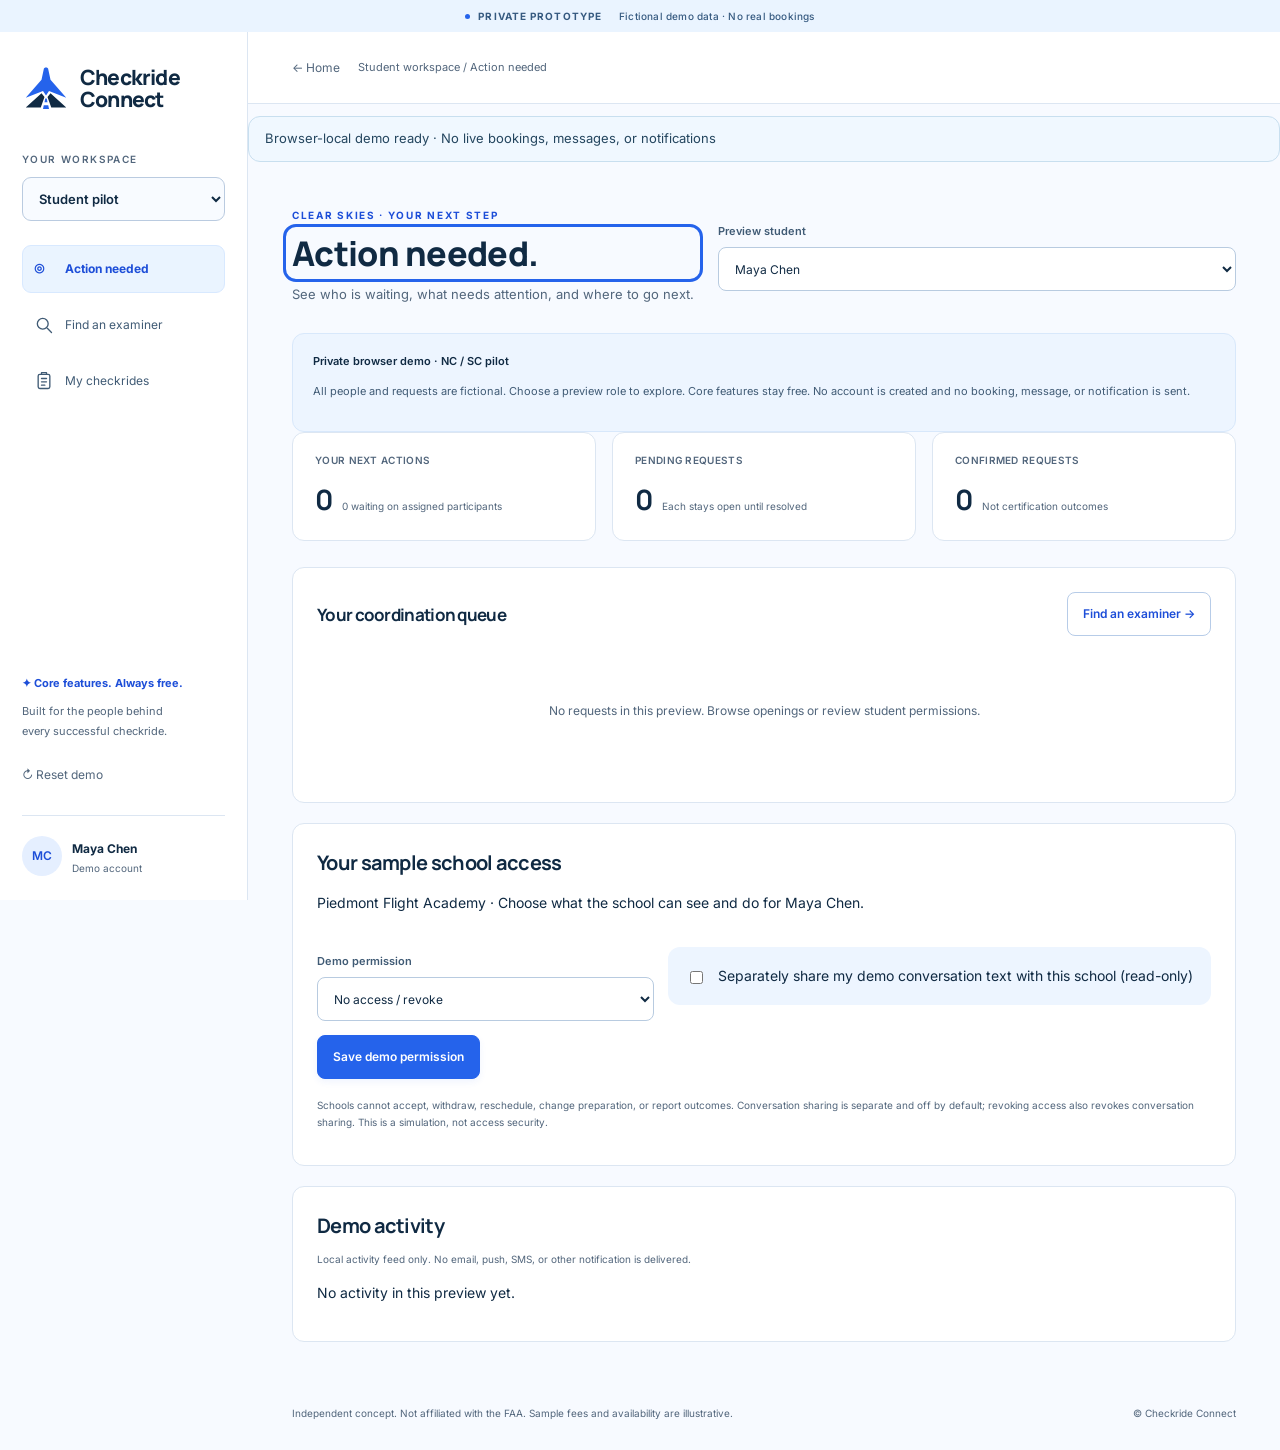
==== app.html @ 1f7563bb "Replace prototype with new modular Checkride Connect version Swaps the single-file app (app.js, data" ====
<!doctype html><html lang="en" data-theme="clear-skies"><head><meta charset="utf-8"><meta name="viewport" content="width=device-width,initial-scale=1"><meta name="theme-color" content="#2563eb"><title>Checkride Connect — Clear skies ahead</title><meta name="description" content="A private interactive prototype connecting students, examiners, and flight schools through transparent request-and-accept scheduling."><link rel="stylesheet" href="styles.css"></head><body><div class="demo-bar"><span class="demo-dot"></span> PRIVATE PROTOTYPE <span class="demo-detail">Fictional demo data · No real bookings</span></div><div class="shell"><aside class="sidebar"><a href="index.html" class="brand" aria-label="Checkride Connect home"><span class="brand-icon"><img src="brand-mark.svg" alt="" width="48" height="48"></span><span>Checkride<span class="brand-second">Connect</span></span></a><div class="role-label">YOUR WORKSPACE</div><label class="sr-only" for="role">Preview role</label><select id="role"><option value="student">Student pilot</option><option value="examiner">Examiner</option><option value="school">Flight school</option></select><nav id="nav" aria-label="Main navigation"></nav><div class="sidebar-bottom"><div class="free-mark">✦ Core features. Always free.</div><p>Built for the people behind<br>every successful checkride.</p><button class="text-button" id="reset">↻ Reset demo</button></div><div class="profile" id="profile"></div></aside><main><header class="topbar"><a class="text-button home-link" href="index.html">← Home</a><div class="breadcrumb" id="breadcrumb">Student workspace / Find an examiner</div></header><div id="app"></div><footer>Independent concept. Not affiliated with the FAA. Sample fees and availability are illustrative. <button class="text-button mobile-reset" id="reset-footer">↻ Reset demo</button><span>© Checkride Connect</span></footer></main></div><dialog id="modal" aria-labelledby="dialog-title"><div id="modal-body"></div></dialog><div id="toast" role="status" aria-live="polite"></div><script type="module" src="theme.mjs"></script><script type="module" src="app.mjs"></script></body></html>
---- styles.css ----
@import url('https://fonts.googleapis.com/css2?family=Inter:wght@400;500;600;700&family=Manrope:wght@400;500;600;700;800&display=swap');
:root{--navy:#102a43;--ink:#102a43;--muted:#52667c;--blue:#2563eb;--teal:var(--blue);--line:#dce6f2;--paper:#f7faff;--white:#fff;--sky:#eaf4ff;--success:#166534;--pending:#854d0e;--danger:#a12b35;--radius:12px}
*{box-sizing:border-box}body{margin:0;font-family:Inter,Arial,sans-serif;color:var(--ink);background:var(--paper);font-size:14px;line-height:1.5}button,input,select,textarea{font:inherit}button,a,select{-webkit-tap-highlight-color:transparent}button{cursor:pointer}button:disabled{cursor:not-allowed;opacity:.5}button,a,input,select,textarea{outline-offset:4px}button:focus-visible,a:focus-visible,input:focus-visible,select:focus-visible,textarea:focus-visible{outline:3px solid #1d4ed8;box-shadow:0 0 0 2px white}a{color:inherit;text-decoration:none}button{transition:background .15s,border-color .15s,box-shadow .15s}button:hover:not(:disabled){filter:brightness(.97)}
.demo-bar{min-height:32px;background:#eaf4ff;display:flex;gap:8px;align-items:center;justify-content:center;padding:5px 12px;font-size:10px;font-weight:700;letter-spacing:1.1px;color:#365a80}.demo-dot{height:5px;width:5px;background:var(--blue);border-radius:50%}.demo-detail{letter-spacing:.2px;font-weight:500;margin-left:9px}.shell{display:flex;min-height:calc(100vh - 32px)}.sidebar{width:248px;flex-shrink:0;background:white;border-right:1px solid var(--line);padding:32px 22px 24px;display:flex;flex-direction:column;position:sticky;top:0;height:calc(100vh - 32px)}.brand{display:flex;align-items:center;gap:10px;font-family:Manrope,Arial,sans-serif;font-weight:800;font-size:21px;line-height:1.05;letter-spacing:-.8px}.brand-second{display:block;color:var(--navy);font-size:21px;letter-spacing:-.8px}.brand-icon{width:48px;height:48px;flex-shrink:0;display:grid;place-items:center}.brand-icon img{width:100%;height:100%}.role-label{font-size:10px;letter-spacing:1.4px;color:var(--muted);margin:40px 0 10px;font-weight:600}select{border:1px solid #bacbe0;background:white;border-radius:9px;padding:12px;color:var(--ink);max-width:100%;min-height:44px}#role{width:100%;font-weight:600;font-size:13px;background:#f8fbff}nav{margin-top:24px;display:flex;flex-direction:column;gap:8px}.nav-item{background:transparent;border:1px solid transparent;padding:13px 11px;text-align:left;border-radius:9px;color:#405b75;display:flex;gap:11px;align-items:center;font-size:12px;min-height:46px}.nav-item.active{background:#eaf4ff;color:#1d4ed8;border-color:#d8e9ff;font-weight:700}.nav-icon{width:20px;height:20px;display:inline-flex;flex-shrink:0}.nav-icon svg{width:20px;height:20px}.sidebar-bottom{margin-top:auto;padding-top:36px}.free-mark{color:#1d4ed8;font-size:11px;font-weight:700}.sidebar-bottom p{font-size:11px;line-height:1.8;color:var(--muted)}.text-button{border:0;background:none;padding:10px 0;color:var(--muted);font-size:12px;min-height:44px}.profile{display:flex;gap:10px;border-top:1px solid var(--line);padding-top:20px;margin-top:18px;align-items:center}.avatar{background:#e5efff;flex-shrink:0;width:40px;height:40px;border-radius:50%;display:grid;place-items:center;font-weight:600;color:#1d4ed8;font-size:12px}.profile b{font-size:12px}.profile small{display:block;font-size:10px;color:var(--muted);margin-top:3px}main{min-width:0;flex:1}.topbar{height:72px;border-bottom:1px solid var(--line);display:flex;align-items:center;justify-content:space-between;padding:0 44px;background:#fff}.breadcrumb{font-size:11px;color:var(--muted)}.local-badge{font-size:10px;color:#365a80;display:flex;align-items:center;gap:7px;padding:7px 10px;background:#f0f7ff;border-radius:20px}.local-badge span{height:5px;width:5px;border-radius:50%;background:var(--blue)}#app{padding:34px 44px 28px;max-width:1480px;margin:auto}.eyebrow{font-size:10px;letter-spacing:1.7px;font-weight:700;color:#1d4ed8;margin:0 0 10px}h1,h2,h3{font-family:Manrope,Arial,sans-serif;letter-spacing:-.7px}h1{font-size:34px;margin:0 0 10px;line-height:1.2;font-weight:800}h2{font-size:20px;margin:0}h3{font-size:17px;margin:0}.subtitle{font-size:13px;color:var(--muted);line-height:1.8;margin:0;max-width:640px}.page-head{display:flex;align-items:center;justify-content:space-between;gap:24px;margin-bottom:26px}.workspace-select{flex:none;width:205px}
.hero{background:linear-gradient(115deg,#eaf4ff 0%,#f4f9ff 55%,#e5f2ff 100%);color:var(--navy);border:1px solid #d9eafb;border-radius:16px;padding:25px 28px;position:relative;overflow:hidden;display:flex;justify-content:space-between;align-items:center;margin-bottom:26px;min-height:164px}.hero>div:first-child{position:relative;z-index:1}.hero h2{font-size:23px;line-height:1.4;max-width:450px}.hero p{font-size:12px;color:#405b75;line-height:1.8;max-width:430px;margin:9px 0 0}.hero .eyebrow{color:#1d4ed8;font-size:9px;margin:0 0 9px}.sky-art{width:310px;align-self:stretch;position:relative;flex-shrink:0;margin:-10px -28px -25px 8px;opacity:.85}.sky-art svg{width:100%;height:100%;position:absolute;bottom:0;right:0}
.filters{background:#edf5ff;border:1px solid #dceaff;border-radius:12px;padding:18px 20px;display:flex;gap:16px;align-items:end;margin:24px 0}.field{display:flex;flex-direction:column;gap:8px;flex:1;min-width:0}.field label{font-size:11px;font-weight:600;color:#405b75}.field input,.field select,.field textarea{width:100%;min-height:44px;padding:11px 12px;border:1px solid #b8cbe0;border-radius:8px;background:#fff;color:var(--ink);font-size:12px}.field textarea{resize:vertical;min-height:90px}.filter-button{min-height:44px;border:1px solid var(--blue);border-radius:8px;padding:0 21px;background:var(--blue);color:white;font-weight:600;font-size:12px;white-space:nowrap;box-shadow:0 3px 7px #2563eb18}.section-row{display:flex;justify-content:space-between;align-items:center;margin:26px 0 15px;gap:12px}.section-row h2{font-size:15px;letter-spacing:-.2px}.section-row small{color:var(--muted);font-size:10px}.cards{display:flex;flex-direction:column;gap:13px}.examiner-card{background:white;border:1px solid var(--line);border-radius:12px;display:grid;grid-template-columns:minmax(210px,1.25fr) minmax(160px,1fr) 160px;gap:20px;padding:23px;align-items:center;box-shadow:0 2px 5px #102a4303}.examiner-card:hover{border-color:#b8d2f7;box-shadow:0 4px 16px #2563eb07}.card-identity{display:flex;gap:14px;align-items:start}.portrait{height:48px;width:48px;border-radius:50%;background:#e2edff;display:grid;place-items:center;color:#1d4ed8;font-size:16px;font-weight:500;flex-shrink:0}.portrait.james{background:#eaf4ff;color:#175c95}.portrait.riley{background:#edf0ff;color:#4055a8}.name-row{display:flex;flex-wrap:wrap;align-items:center;gap:8px}.name-row h3{font-size:16px;letter-spacing:-.3px}.demo-chip{display:inline-block;font-size:9px;font-weight:600;background:#eaf4ff;color:#1d4ed8;padding:2px 6px;border-radius:4px}.location{font-size:10px;color:var(--muted);line-height:1.7}.card-identity .location{margin:5px 0}.quote{font-size:11px;color:var(--muted);line-height:1.65;margin:6px 0 0;max-width:230px}.tags{display:flex;gap:6px;flex-wrap:wrap;margin-bottom:13px}.tag{background:#f4f7fc;border:1px solid #e5ecf5;padding:4px 7px;font-size:9px;color:#405b75;border-radius:5px;font-weight:500}.airport-line{display:flex;gap:8px;flex-wrap:wrap;align-items:center}.meta-label{color:var(--muted);font-size:10px}.airport-line b{font-size:11px;font-weight:600}.card-booking{border-left:1px solid #edf2f8;padding-left:20px;display:flex;flex-direction:column;align-items:start}.fee{font-family:Manrope,Arial,sans-serif;font-size:23px;font-weight:800;line-height:1.25}.fee small{display:block;font-family:Inter,Arial,sans-serif;font-size:10px;color:var(--muted);font-weight:400;margin-top:4px}.availability{color:#166534;font-size:10px;line-height:1.6;margin:10px 0}.availability span{display:block;font-size:10px;color:var(--muted)}.btn{border:1px solid #b7cce8;background:white;color:#1d4ed8;border-radius:8px;padding:11px 15px;font-size:12px;font-weight:600;display:inline-flex;align-items:center;justify-content:center;gap:8px;min-height:44px}.btn.primary,.btn.dark{background:var(--blue);border-color:var(--blue);color:white;box-shadow:0 3px 7px #2563eb12}.btn.danger{color:var(--danger);border-color:#e7c9ce}.btn.small{padding:9px 12px;font-size:11px;min-height:40px}.card-booking .btn{width:100%;font-size:11px;white-space:nowrap;padding:10px 11px}.callout{display:flex;gap:12px;padding:18px 20px;border:1px solid #d8e8fb;background:#edf5ff;border-radius:12px;margin-top:24px;font-size:11px;color:#405b75;line-height:1.8}.callout b{display:block;color:var(--navy);margin-bottom:4px;font-weight:600}.callout .symbol{font-size:20px;color:#1d4ed8}footer{font-size:10px;color:var(--muted);padding:14px 44px 28px;line-height:1.8;max-width:1480px;margin:auto}footer span{float:right;margin-left:12px}.mobile-reset{display:none}
.stats{display:grid;grid-template-columns:repeat(3,1fr);gap:16px;margin-bottom:26px}.stat{background:white;border:1px solid var(--line);padding:20px 22px;border-radius:12px}.stat label{display:block;font-size:10px;color:var(--muted);margin-bottom:10px;font-weight:600;letter-spacing:.3px}.stat b{font-family:Manrope,Arial,sans-serif;font-size:28px;letter-spacing:-1px}.stat small{font-size:10px;color:var(--muted);margin-left:10px}.panel{background:white;border:1px solid var(--line);padding:24px;border-radius:12px;margin-bottom:20px}.panel-head{display:flex;align-items:center;justify-content:space-between;gap:16px;margin-bottom:20px}.panel-head h2{font-size:17px}.request{border-top:1px solid var(--line);padding:22px 0;display:flex;align-items:start;gap:16px}.request:first-of-type{border-top:0}.date-tile{width:55px;flex-shrink:0;background:#eaf4ff;border-radius:9px;padding:10px 8px;text-align:center;color:#1d4ed8}.date-tile b{display:block;font-family:Manrope,Arial,sans-serif;font-size:23px}.date-tile span{font-size:9px;letter-spacing:1px}.request-body{flex:1;min-width:0}.request-body h3{font-size:14px;letter-spacing:-.2px}.request-body p{font-size:12px;color:var(--muted);line-height:1.8;margin:7px 0 10px}.actions{display:flex;gap:8px;flex-wrap:wrap;margin-top:14px}.status{padding:6px 10px;border-radius:6px;font-size:10px;white-space:nowrap;display:inline-flex;align-items:center;gap:5px;background:#fff5da;color:var(--pending);font-weight:500}.status:before{content:'◷';font-size:13px;line-height:1}.status.accepted{background:#eaf8ef;color:#166534}.status.accepted:before{content:'✓'}.status.declined{background:#fff0f0;color:#a12b35}.status.declined:before{content:'×'}.status.cancelled{background:#edf2f8;color:#52667c}.status.cancelled:before{content:'−'}.empty{text-align:center;padding:44px 20px;color:var(--muted);font-size:12px;line-height:1.8}.empty strong{display:block;color:var(--ink);font-size:18px}.empty .empty-icon{font-size:34px;color:#2563eb;display:block;margin-bottom:12px}.grid-two{display:grid;grid-template-columns:1fr 1fr;gap:20px}.slot-row{display:flex;align-items:center;justify-content:space-between;gap:12px;padding:15px 0;border-top:1px solid var(--line);font-size:12px}.slot-row:first-child{border-top:0}.slot-row strong{display:block;margin-bottom:5px}.slot-row small{color:var(--muted)}.form-grid{display:grid;grid-template-columns:1fr 1fr;gap:18px}.form-actions{display:flex;justify-content:flex-end;gap:9px;margin-top:24px}.student-row{display:flex;gap:14px;align-items:center;border-top:1px solid var(--line);padding:20px 0}.student-row .student-info{flex:1}.student-info b{font-size:13px}.student-info small{display:block;color:var(--muted);font-size:11px;margin-top:5px}.progress-track{height:5px;background:#eaf0f8;border-radius:3px;overflow:hidden;max-width:250px;margin-top:10px}.progress-track span{height:100%;display:block;background:var(--blue)}.checklist{list-style:none;padding:0;margin:15px 0}.checklist li{padding:16px 0;border-bottom:1px solid var(--line)}.checklist label{display:flex;gap:12px;font-size:13px;line-height:1.7;align-items:start;cursor:pointer;min-height:30px}.checklist input{accent-color:var(--blue);width:19px;height:19px;flex-shrink:0;margin-top:2px}.checklist .done{text-decoration:line-through;color:var(--muted)}.notice{font-size:12px;background:#fff8e9;border:1px solid #f0e3c5;border-radius:8px;padding:14px 16px;line-height:1.8;color:#745421;margin:18px 0}.error{font-size:12px;color:#a12b35;margin-top:13px;line-height:1.7}dialog{border:1px solid #dce6f2;border-radius:16px;padding:0;width:min(620px,calc(100vw - 28px));max-height:90vh;max-height:90dvh;box-shadow:0 25px 80px #102a4330;color:var(--ink)}dialog::backdrop{background:#102a4366;backdrop-filter:blur(3px)}#modal-body{padding:28px}.dialog-head{display:flex;justify-content:space-between;align-items:start;gap:20px;margin-bottom:8px}.dialog-head h2{font-size:24px}.close{border:0;background:#edf5ff;border-radius:50%;font-size:24px;width:40px;height:40px;flex-shrink:0;color:#365a80}.dialog-subtitle{color:var(--muted);font-size:13px;line-height:1.8;margin-bottom:24px}.dialog-meta{display:flex;gap:26px;padding:18px;background:#edf5ff;border-radius:10px;margin:20px 0;font-size:11px}.dialog-meta b{display:block;font-size:18px;margin-top:5px}.slot-option{display:flex;align-items:center;gap:11px;border:1px solid #b8cbe0;padding:14px;border-radius:9px;margin-bottom:9px;font-size:12px;cursor:pointer;min-height:48px}.slot-option input{accent-color:var(--blue);width:17px;height:17px}.slot-option small{color:var(--muted);margin-left:auto}.slot-option:has(input:checked){border-color:var(--blue);background:#edf5ff;box-shadow:0 0 0 1px var(--blue)}.dialog-section{margin:22px 0 12px;font-size:12px;font-weight:600}.check-edit{display:flex;gap:9px;align-items:center;margin-bottom:10px}.check-edit input{flex:1;min-width:0;border:1px solid #b8cbe0;padding:12px;border-radius:8px;font-size:12px;min-height:44px}.check-edit button{border:0;background:#fff0f0;color:#a12b35;border-radius:7px;width:40px;height:40px;font-size:21px}#toast{position:fixed;bottom:24px;left:50%;transform:translate(-50%,15px);background:var(--navy);color:white;padding:14px 20px;border-radius:10px;font-size:12px;box-shadow:0 5px 30px #102a4320;opacity:0;pointer-events:none;transition:.2s;z-index:100;max-width:90vw}#toast.show{opacity:1;transform:translate(-50%,0)}.sr-only{position:absolute;width:1px;height:1px;padding:0;margin:-1px;overflow:hidden;clip:rect(0,0,0,0);white-space:nowrap;border:0}
@media(min-width:1500px){.examiner-card{grid-template-columns:minmax(260px,1.3fr) minmax(230px,1fr) 310px}.card-booking{display:grid;grid-template-columns:1fr 1fr;gap:8px 18px;align-items:center}.card-booking .availability{margin:0}.card-booking .btn{grid-column:2;grid-row:1/3;min-height:46px}}
@media(max-width:1180px){.sidebar{width:220px;padding:28px 18px}.brand,.brand-second{font-size:19px}.brand-icon{width:42px;height:46px}#app{padding:30px 28px}.topbar{padding:0 28px}.hero{padding:24px}.sky-art{width:220px;margin-right:-24px}.examiner-card{grid-template-columns:minmax(200px,1fr) 150px;gap:16px 20px}.card-details{grid-column:1;grid-row:2;padding-left:62px}.card-details .tags{margin-bottom:8px}.card-booking{grid-column:2;grid-row:1/3;align-self:stretch;justify-content:center}.quote{max-width:300px}.grid-two{grid-template-columns:1fr}.stat small{display:block;margin:5px 0 0}.page-head{align-items:start}.workspace-select{width:180px}}
@media(max-width:850px){.sidebar{width:188px;padding:25px 13px}.brand,.brand-second{font-size:17px}.brand{gap:7px}.brand-icon{width:38px;height:42px}.nav-item{font-size:11px;padding:12px 8px;gap:8px}#app{padding:26px 22px}.topbar{height:60px;padding:0 22px}.local-badge{display:none}.page-head{flex-direction:column;gap:16px}.workspace-select{width:100%;max-width:260px}.hero h2{font-size:21px}.sky-art{display:none}.filters{flex-wrap:wrap;padding:16px;gap:12px}.filters .field{flex-basis:40%}.filter-button{width:100%}.examiner-card{padding:20px;grid-template-columns:1fr;gap:14px}.card-details{grid-row:2;padding-left:62px}.card-booking{grid-row:3;grid-column:1;border-left:0;border-top:1px solid #edf2f8;padding:16px 0 0;display:grid;grid-template-columns:1fr 1fr;gap:12px;align-items:center}.card-booking .availability{margin:0;text-align:right}.card-booking .btn{grid-column:1/-1}.section-row{align-items:start}.section-row small{text-align:right;max-width:135px}.stats{gap:10px}.stat{padding:16px 12px}.stat label{font-size:9px}.stat b{font-size:25px}.panel{padding:20px}.panel-head{align-items:start}.request{gap:12px;flex-wrap:wrap}.request>.status{margin-left:67px;margin-top:-4px}.request-body{min-width:calc(100% - 67px)}h1{font-size:31px}footer{padding:10px 22px 24px}footer span{float:none;display:block;margin:8px 0 0}.student-row{flex-wrap:wrap}.student-row .btn{margin-left:54px}.student-row .status{margin-left:auto}}
@media(max-width:600px){.demo-bar{font-size:8px;letter-spacing:.7px;gap:5px}.demo-detail{font-size:8px;margin-left:2px;letter-spacing:0}.shell{display:block}.sidebar{position:relative;width:100%;height:auto;padding:18px 18px 0;border-right:0;border-bottom:1px solid var(--line);display:grid;grid-template-columns:1fr 138px;column-gap:10px;align-items:center}.brand,.brand-second{font-size:17px}.brand-icon{width:36px;height:40px}.role-label,.sidebar-bottom,.profile{display:none}.sidebar #role{font-size:11px;padding:9px;min-height:44px}nav{grid-column:1/-1;flex-direction:row;margin-top:16px;gap:3px;overflow:auto}.nav-item{padding:12px 8px;font-size:10px;white-space:nowrap;border-radius:8px 8px 0 0;flex:1;justify-content:center;gap:6px}.nav-icon,.nav-icon svg{width:17px;height:17px}.topbar{height:42px;padding:0 20px}.breadcrumb{font-size:10px}#app{padding:26px 20px}.page-head{margin-bottom:22px;gap:18px}h1{font-size:29px}.subtitle{font-size:12px}.eyebrow{font-size:9px}.hero{padding:23px;margin-bottom:22px;min-height:150px;border-radius:12px}.hero h2{font-size:21px}.hero p{font-size:12px}.hero .eyebrow{font-size:8px;letter-spacing:1.2px}.filters{padding:15px;gap:12px;margin:20px 0}.field label{font-size:10px}.field input,.field select,.field textarea{font-size:16px}.filters .field select,#active-person{font-size:16px}.filters .field{flex-basis:100%}.section-row{margin-top:24px}.section-row h2{font-size:14px;max-width:190px}.section-row small{font-size:9px;max-width:100px}.examiner-card{padding:20px}.name-row h3{font-size:16px}.card-details{padding-left:0}.card-identity{gap:13px}.quote{font-size:11px}.card-booking .btn{min-height:46px}.stats{gap:8px}.stat{padding:15px 10px}.stat label{font-size:8px;line-height:1.6}.stat small{font-size:9px;line-height:1.6}.stat b{font-size:25px}.panel{padding:18px}.panel-head h2{font-size:16px}.panel-head .location{max-width:120px;text-align:right}.date-tile{width:45px}.request-body{min-width:calc(100% - 57px)}.request>.status{margin-left:57px}.request-body h3{font-size:13px}.request-body p{font-size:11px}.btn.small{min-height:44px;font-size:11px}.actions{gap:7px}.form-grid{grid-template-columns:1fr}.grid-two{gap:0}.student-row .student-info{min-width:140px}.student-row .status{margin-left:54px}.student-row .btn{margin-left:0}.student-info small{font-size:10px}.callout{padding:17px;font-size:11px}footer{padding:5px 20px 24px;font-size:9px}.mobile-reset{display:block;margin-top:10px}.workspace-select{max-width:none}#modal-body{padding:22px}.dialog-head h2{font-size:22px}.dialog-meta{flex-wrap:wrap;gap:16px}.dialog-meta b{font-size:17px}.dialog-subtitle{font-size:12px}.slot-option{font-size:11px;padding:13px 10px;gap:8px}.slot-option small{font-size:10px}.form-actions{flex-wrap:wrap}.form-actions .btn{flex:1;min-height:46px}.check-edit input{font-size:16px}.close{width:44px;height:44px}.notice{font-size:11px}.checklist label{font-size:12px}#toast{width:max-content;max-width:calc(100vw - 32px);font-size:12px;bottom:16px}}
@media(prefers-reduced-motion:reduce){*{scroll-behavior:auto!important;transition:none!important;animation:none!important}}
/* Shared checkride workspace */
.request-details{margin-top:18px}.workspace-back{margin-bottom:20px}.workspace-grid{display:grid;grid-template-columns:minmax(0,1.15fr) minmax(300px,.85fr);gap:22px;align-items:start}.appointment-grid{display:grid;grid-template-columns:1fr 1fr;gap:22px 18px;margin:0 0 24px}.appointment-grid div{min-width:0}.appointment-grid dt{font-size:10px;font-weight:600;color:var(--muted);margin-bottom:7px}.appointment-grid dd{font-size:13px;line-height:1.6;margin:0;color:var(--ink);overflow-wrap:anywhere}.request-note{padding:18px;background:var(--paper);border:1px solid var(--line);border-radius:8px;margin-bottom:18px}.request-note h3{font-size:12px;margin-bottom:8px}.request-note p{font-size:12px;line-height:1.8;white-space:pre-wrap;overflow-wrap:anywhere;margin:0}.demo-conversation-notice{padding:15px;border:1px solid var(--line);border-radius:8px;background:var(--paper);font-size:11px;line-height:1.7;color:var(--muted)}.demo-conversation-notice strong{color:var(--ink)}.demo-conversation-notice p{margin:5px 0 0}.message-list{max-height:480px;overflow:auto;margin:20px 0;display:flex;flex-direction:column;gap:14px}.message{padding:15px;border:1px solid var(--line);border-radius:10px;background:var(--paper);margin-right:20px}.message.own{margin-right:0;margin-left:20px;border-left:3px solid var(--blue)}.message-meta{display:flex;flex-wrap:wrap;gap:6px 10px;font-size:10px;color:var(--muted)}.message-meta strong{font-size:11px;color:var(--ink)}.message p{white-space:pre-wrap;overflow-wrap:anywhere;font-size:13px;line-height:1.8;margin:10px 0}.message time{font-size:9px;color:var(--muted)}.conversation-empty{padding:28px 12px}.conversation-empty strong{font-size:15px}.conversation-panel .form-actions{margin-top:12px}.conversation-panel textarea{min-height:110px}.workspace-grid .panel-head{flex-wrap:wrap}.workspace-grid .checklist input:disabled{opacity:.8;cursor:default}
@media(max-width:1100px){.workspace-grid{grid-template-columns:1fr}.message-list{max-height:400px}}@media(max-width:580px){.appointment-grid{grid-template-columns:1fr;gap:16px}.appointment-grid dt{font-size:11px}.appointment-grid dd{font-size:14px}.message p{font-size:14px}.request-note p{font-size:13px}.message-meta strong{font-size:12px}.message time{font-size:10px}.conversation-panel .btn{width:100%}.workspace-grid .panel{padding:19px}.demo-conversation-notice{font-size:12px}}

/* Keep the marketing page one clear step away in every role and theme. */
.home-link{white-space:nowrap;display:inline-flex;align-items:center;min-height:44px;text-decoration:none}
.topbar .home-link{font-size:12px;margin-right:18px}.topbar .breadcrumb{margin-right:auto}
@media(max-width:700px){.topbar .home-link{font-size:11px;margin-right:10px}}

/* Schedule proposals deliberately never replace the confirmed overview. */
.schedule-current{display:grid;gap:6px;padding:14px;margin:12px 0 18px;background:var(--paper);border:1px solid var(--line);border-radius:8px}
.schedule-proposal{padding:18px;margin:18px 0;background:var(--sky);border:1px solid var(--line);border-radius:var(--radius)}
.schedule-proposal h3{margin:12px 0 8px;font-size:16px}.schedule-proposal p{color:var(--muted)}
.reschedule-panel>.location{margin-top:18px}.reschedule-choices{border:0;padding:0;margin:24px 0}.reschedule-choices legend{font-weight:700;margin-bottom:12px}
.reschedule-choices .slot-option{flex-wrap:wrap}.schedule-history{margin:20px 0}.schedule-history summary{cursor:pointer;min-height:44px;padding:10px 0;font-weight:700}
.schedule-history ol{padding-left:22px}.schedule-history li{padding:10px 0;border-top:1px solid var(--line)}.schedule-history li span,.schedule-history li small{display:block;color:var(--muted);margin-top:4px;overflow-wrap:anywhere}

/* A tab conflict never tears down the user's current draft. */
.sync-conflict{margin:16px 24px;padding:18px;border:2px solid #956100;border-radius:12px;background:#fff8e6;color:#503600;line-height:1.5}
.sync-conflict p{margin:8px 0 12px}.sync-conflict .btn{background:#fff;color:#503600;border-color:#956100}
dialog .sync-conflict{margin:0 0 18px}h1[tabindex="-1"]:focus-visible{outline:3px solid #2563eb;outline-offset:6px;border-radius:4px}
@media(max-width:600px){.sync-conflict{margin:12px;padding:14px}}

/* Discovery: one compact primary row, optional Eastern date/fee controls. */
.discovery-filters{display:grid;grid-template-columns:repeat(2,minmax(0,1fr));align-items:end}
.discovery-search,.discovery-more,.discovery-controls,.discovery-context,.discovery-filters .error{grid-column:1/-1}
.discovery-more summary{cursor:pointer;min-height:44px;display:list-item;padding:12px 4px;font-size:12px;font-weight:600;color:var(--ink)}
.discovery-extra{display:grid;grid-template-columns:repeat(3,minmax(0,1fr));gap:14px;padding:8px 0 12px}
.discovery-controls{display:flex;align-items:end;gap:12px}.discovery-controls .field{max-width:250px}
.discovery-context{margin:0}.discovery-filters .error:empty{display:none}
@media(max-width:600px){.discovery-filters,.discovery-extra{grid-template-columns:minmax(0,1fr)}.discovery-controls{flex-wrap:wrap}.discovery-controls .field{flex-basis:100%;max-width:none}.discovery-controls .btn,.discovery-controls .filter-button{flex:1;width:auto}.discovery-more summary{font-size:14px}.discovery-extra{gap:16px}}
/* School coordination: independent statuses, readable per-request next actions. */
.school-focus-grid{display:grid;grid-template-columns:repeat(5,minmax(0,1fr));gap:10px;margin:0 0 16px}
.school-focus-item{border:1px solid var(--line,#dbe4ef);border-radius:12px;background:var(--surface,#fff);color:var(--ink);padding:16px 12px;text-align:left;cursor:pointer;font:inherit;min-height:100px}
.school-focus-item b{display:block;font-size:25px;margin-bottom:8px}.school-focus-item span{font-size:12px;line-height:1.5;display:block}.school-focus-item[aria-pressed=true]{border-color:#2563eb;box-shadow:inset 0 0 0 1px #2563eb;background:#eff6ff}
.school-filters{display:flex;gap:12px;align-items:end;padding:0 24px;flex-wrap:wrap}.school-filters .field{flex:1;min-width:180px}#school-results{padding:0 24px}
.school-student{padding:24px;border-top:1px solid var(--line,#dbe4ef)}.school-student-head{display:flex;align-items:center;gap:12px;margin-bottom:16px}.school-student h3{margin:0 0 5px}.school-badges{display:flex;gap:8px;flex-wrap:wrap;margin-left:auto}
.school-arrangement{display:flex;align-items:center;justify-content:space-between;gap:20px;border-left:3px solid #bfdbfe;padding:12px 16px;margin:12px 0;background:var(--surface,#f8fafc);border-radius:0 8px 8px 0}.school-arrangement>div{min-width:0;flex:1}.school-arrangement b{font-size:13px}.school-arrangement p{font-size:12px;line-height:1.65;margin:6px 0;color:var(--muted,#52647a)}.school-arrangement .btn{flex-shrink:0}.school-arrangement .progress-track{max-width:360px}.school-arrangement .school-proposal{background:#eff6ff;color:#1e40af;padding:10px;border-radius:8px}
.school-student-footer{display:flex;align-items:start;gap:16px;flex-wrap:wrap;margin-top:16px}.school-history{flex:1;min-width:220px;font-size:12px}.school-history summary{cursor:pointer;padding:10px 0;min-height:44px}.school-history-row{display:flex;align-items:center;justify-content:space-between;gap:12px;padding:10px 0;border-top:1px solid var(--line,#dbe4ef)}.school-student-footer>.location{padding-top:10px}
@media(max-width:900px){.school-focus-grid{grid-template-columns:repeat(3,minmax(0,1fr))}}
@media(max-width:600px){.school-focus-grid{grid-template-columns:repeat(2,minmax(0,1fr));gap:8px}.school-focus-item{min-height:94px}.school-filters{padding:0 16px}.school-filters .field{flex-basis:100%}.school-filters>.btn{flex:1}.school-student{padding:20px 16px}.school-student-head{flex-wrap:wrap}.school-badges{margin-left:0;flex-basis:100%}.school-arrangement{align-items:stretch;flex-direction:column;gap:8px}.school-arrangement .btn{align-self:start}.school-history-row{align-items:start;flex-direction:column}#school-results{padding:0 16px}}

/* Date-only examiner calendar. Native buttons intentionally avoid partial grid semantics. */
.availability-layout{grid-template-columns:minmax(0,1.35fr) minmax(280px,.8fr);align-items:start}.availability-panel{min-width:0}.availability-panel .panel-head{flex-wrap:wrap;gap:12px}.calendar-view{display:flex;gap:8px}.calendar-view button[aria-pressed=true]{background:var(--sky);border-color:var(--blue);color:var(--ink);font-weight:700}.calendar-toolbar{display:flex;align-items:center;justify-content:space-between;gap:12px;margin-top:22px}.calendar-toolbar h3{margin:0;font-size:19px}.calendar-toolbar .btn{min-width:44px;min-height:44px}.calendar-key{margin:14px 0}.calendar-scroll{overflow-x:auto;padding:5px}.calendar-weekdays,.calendar-days{display:grid;grid-template-columns:repeat(7,minmax(44px,1fr));gap:4px;min-width:332px}.calendar-weekdays span{font-size:11px;text-align:center;padding:8px 0;color:var(--muted)}.calendar-day{min-height:88px;min-width:44px;padding:7px 2px;border:1px solid var(--line);border-radius:7px;background:var(--white);color:var(--ink);display:flex;flex-direction:column;align-items:center;gap:3px}.calendar-day b{font-size:14px}.calendar-day span{font-size:10px;line-height:1.3;overflow-wrap:anywhere}.calendar-day.has-confirmed{border-bottom:3px solid var(--success)}.calendar-day[aria-pressed=true]{background:var(--sky);border:2px solid var(--blue);padding:6px 1px}.calendar-detail{margin-top:22px;padding-top:20px;border-top:1px solid var(--line)}.calendar-detail h3{font-size:17px}.availability-panel .slot-row{gap:12px}.availability-panel .slot-row small{white-space:normal}.availability-panel .slot-row .btn{min-height:44px;flex-shrink:0}
@media(max-width:1200px){.availability-layout{grid-template-columns:1fr}}@media(max-width:580px){.availability-panel{padding:16px 10px}.calendar-scroll{margin:0 -5px}.calendar-day{min-height:92px}.calendar-detail{padding-left:5px;padding-right:5px}.availability-panel .panel-head{padding-left:5px;padding-right:5px}.calendar-toolbar h3{font-size:18px}}
/* Blend only the decorative workspace art into its card; keep the aircraft crisp. */
.sky-art{
 -webkit-mask-image:linear-gradient(to right,transparent 0%,rgba(0,0,0,.35) 20%,#000 48%);
 mask-image:linear-gradient(to right,transparent 0%,rgba(0,0,0,.35) 20%,#000 48%);
}
/* Coordination improvements retain the Clear Skies palette and artwork. */
.save-state{padding:12px 16px;margin:12px 0;border:1px solid #c8dfef;background:#f0f8ff;border-radius:12px;font-size:13px;color:#24465f;display:flex;gap:12px;align-items:center;flex-wrap:wrap}
.save-error{border-color:#b45309;background:#fff7ed;color:#713f12;font-weight:600}
.action-row{display:flex;align-items:center;justify-content:space-between;gap:20px;padding:22px 0;border-bottom:1px solid #e3eaf2}.action-row:last-child{border-bottom:0}.action-row h3{font-size:16px;margin:10px 0 6px}.action-row p{font-size:13px;color:#53657a}.action-row .actions{flex-shrink:0;flex-wrap:wrap}
.acknowledgement{display:flex;gap:12px;align-items:flex-start;padding:18px;background:#edf5ff;border-radius:12px;margin:16px 0;font-size:14px;line-height:1.6}.acknowledgement input{margin-top:6px;flex:0 0 auto}
.request-review{border-top:1px solid #dce5ee;margin-top:20px;padding-top:18px}.request-review h3{font-size:20px}.draft-notice{margin-top:16px}.prep-group{display:block!important;padding:14px 0!important}.prep-group h3{margin:0 0 5px}.prep-group ul{padding:10px 0;list-style:none}.prep-group small{color:#52667b}.check-edit select{max-width:160px}.panel #grant-form,.panel #lifecycle-form{display:flex;gap:14px;align-items:end;flex-wrap:wrap;margin:18px 0}.panel #grant-form .field{flex:1;min-width:200px}.panel #lifecycle-form select{max-width:100%;padding:12px;border:1px solid #cbd5e1;border-radius:8px}.appointment-grid dd{overflow-wrap:anywhere}.panel+.panel{margin-top:20px}
@media(max-width:760px){.action-row{align-items:stretch;flex-direction:column}.action-row .actions{justify-content:flex-start}.check-edit{flex-wrap:wrap}.check-edit select{max-width:100%}.save-state{font-size:12px}}

/* Private pilot coordination additions, preserving Clear Skies tokens. */
.pilot-panel { margin-top: 24px; }
.pilot-panel h3 { margin-top: 20px; }
.pilot-panel details { margin: 16px 0; }
.pilot-airports { border: 1px solid var(--border, #dce5ef); border-radius: 10px; padding: 14px; margin: 16px 0; display: flex; flex-wrap: wrap; gap: 18px; }
.pilot-airports label { display: inline-flex; align-items: center; gap: 6px; }
.pilot-airports input { width: auto; }
.pilot-panel .appointment-grid dd { overflow-wrap: anywhere; }
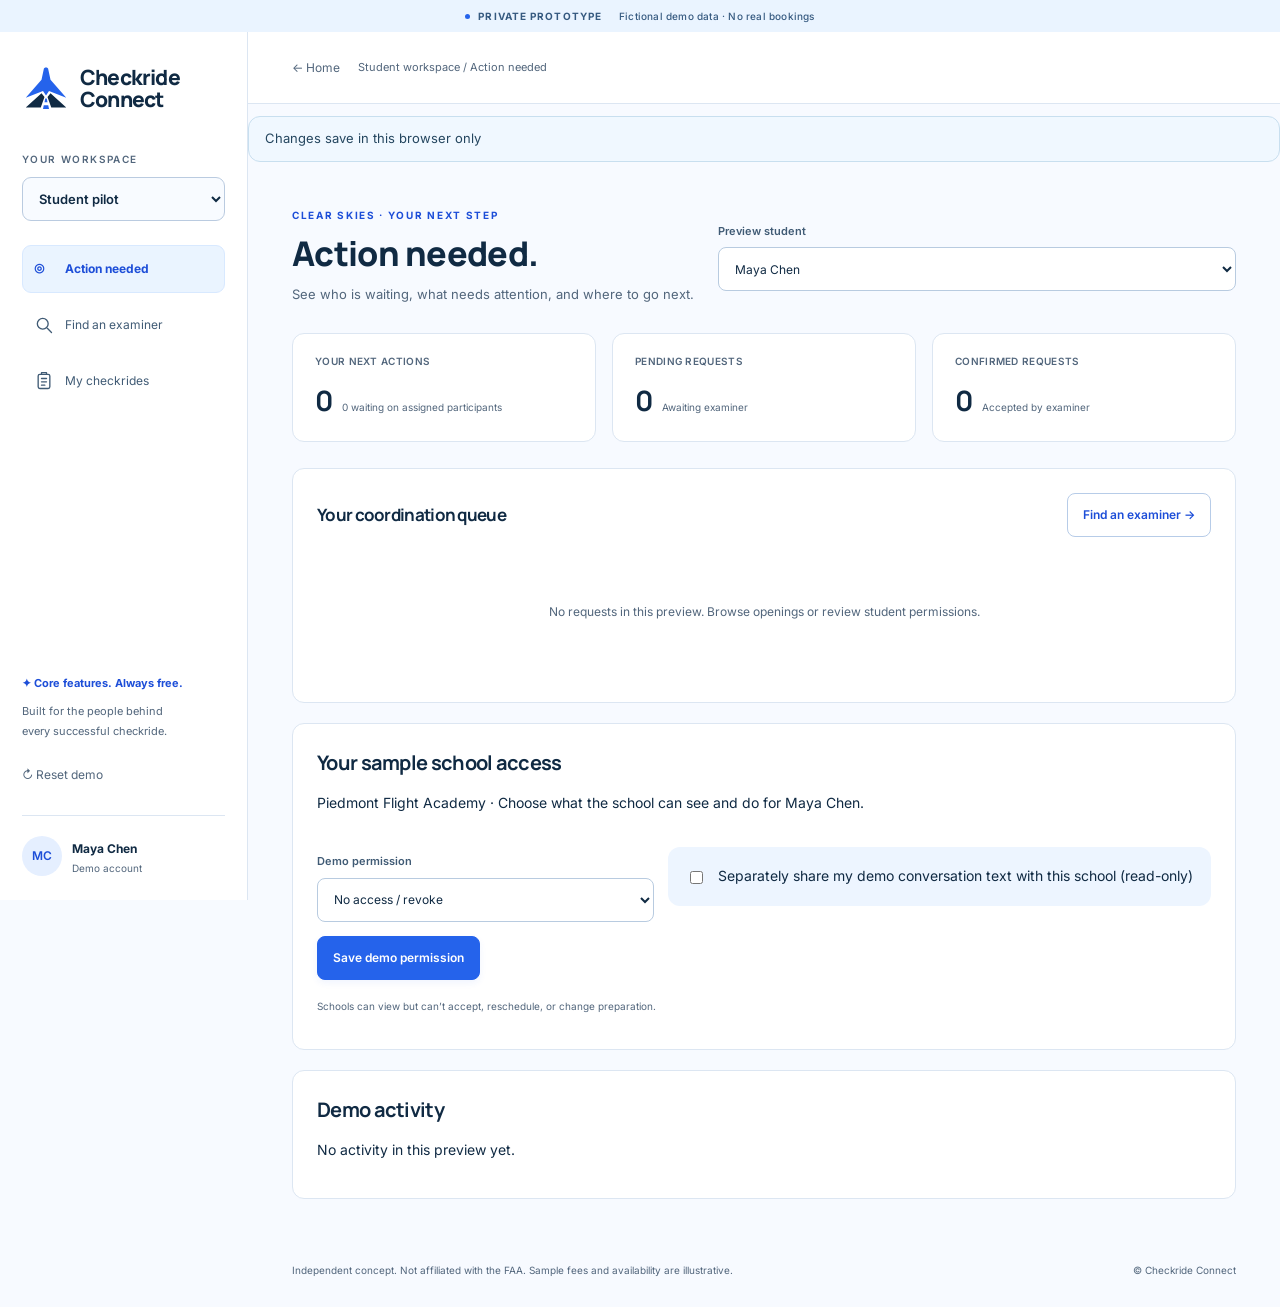
==== commit 53fcc3f3: "Trim disclaimers, restore icons, keep landing sample date current - Cut repeated 'not a booking / no" ====
--- a/app.html
+++ b/app.html
@@ -1 +1 @@
-<!doctype html><html lang="en" data-theme="clear-skies"><head><meta charset="utf-8"><meta name="viewport" content="width=device-width,initial-scale=1"><meta name="theme-color" content="#2563eb"><title>Checkride Connect — Clear skies ahead</title><meta name="description" content="A private interactive prototype connecting students, examiners, and flight schools through transparent request-and-accept scheduling."><link rel="stylesheet" href="styles.css"></head><body><div class="demo-bar"><span class="demo-dot"></span> PRIVATE PROTOTYPE <span class="demo-detail">Fictional demo data · No real bookings</span></div><div class="shell"><aside class="sidebar"><a href="index.html" class="brand" aria-label="Checkride Connect home"><span class="brand-icon"><img src="brand-mark.svg" alt="" width="48" height="48"></span><span>Checkride<span class="brand-second">Connect</span></span></a><div class="role-label">YOUR WORKSPACE</div><label class="sr-only" for="role">Preview role</label><select id="role"><option value="student">Student pilot</option><option value="examiner">Examiner</option><option value="school">Flight school</option></select><nav id="nav" aria-label="Main navigation"></nav><div class="sidebar-bottom"><div class="free-mark">✦ Core features. Always free.</div><p>Built for the people behind<br>every successful checkride.</p><button class="text-button" id="reset">↻ Reset demo</button></div><div class="profile" id="profile"></div></aside><main><header class="topbar"><a class="text-button home-link" href="index.html">← Home</a><div class="breadcrumb" id="breadcrumb">Student workspace / Find an examiner</div></header><div id="app"></div><footer>Independent concept. Not affiliated with the FAA. Sample fees and availability are illustrative. <button class="text-button mobile-reset" id="reset-footer">↻ Reset demo</button><span>© Checkride Connect</span></footer></main></div><dialog id="modal" aria-labelledby="dialog-title"><div id="modal-body"></div></dialog><div id="toast" role="status" aria-live="polite"></div><script type="module" src="theme.mjs"></script><script type="module" src="app.mjs"></script></body></html>
+<!doctype html><html lang="en" data-theme="clear-skies"><head><meta charset="utf-8"><meta name="viewport" content="width=device-width,initial-scale=1"><meta name="theme-color" content="#2563eb"><title>Checkride Connect — Clear skies ahead</title><meta name="description" content="A private interactive prototype connecting students, examiners, and flight schools through transparent request-and-accept scheduling."><link rel="stylesheet" href="styles.css"><link rel="icon" href="icons/favicon.svg" type="image/svg+xml"><link rel="icon" href="icons/favicon-32.png" sizes="32x32" type="image/png"><link rel="apple-touch-icon" href="icons/apple-touch-icon.png"><link rel="manifest" href="site.webmanifest"></head><body><div class="demo-bar"><span class="demo-dot"></span> PRIVATE PROTOTYPE <span class="demo-detail">Fictional demo data · No real bookings</span></div><div class="shell"><aside class="sidebar"><a href="index.html" class="brand" aria-label="Checkride Connect home"><span class="brand-icon"><img src="brand-mark.svg" alt="" width="48" height="48"></span><span>Checkride<span class="brand-second">Connect</span></span></a><div class="role-label">YOUR WORKSPACE</div><label class="sr-only" for="role">Preview role</label><select id="role"><option value="student">Student pilot</option><option value="examiner">Examiner</option><option value="school">Flight school</option></select><nav id="nav" aria-label="Main navigation"></nav><div class="sidebar-bottom"><div class="free-mark">✦ Core features. Always free.</div><p>Built for the people behind<br>every successful checkride.</p><button class="text-button" id="reset">↻ Reset demo</button></div><div class="profile" id="profile"></div></aside><main><header class="topbar"><a class="text-button home-link" href="index.html">← Home</a><div class="breadcrumb" id="breadcrumb">Student workspace / Find an examiner</div></header><div id="app"></div><footer>Independent concept. Not affiliated with the FAA. Sample fees and availability are illustrative. <button class="text-button mobile-reset" id="reset-footer">↻ Reset demo</button><span>© Checkride Connect</span></footer></main></div><dialog id="modal" aria-labelledby="dialog-title"><div id="modal-body"></div></dialog><div id="toast" role="status" aria-live="polite"></div><script type="module" src="theme.mjs"></script><script type="module" src="app.mjs"></script></body></html>
--- a/styles.css
+++ b/styles.css
@@ -76,3 +76,6 @@
 .pilot-airports label { display: inline-flex; align-items: center; gap: 6px; }
 .pilot-airports input { width: auto; }
 .pilot-panel .appointment-grid dd { overflow-wrap: anywhere; }
+
+/* Headings get focus after navigation for screen readers; no visible ring needed. */
+h1[tabindex="-1"]:focus{outline:none}
